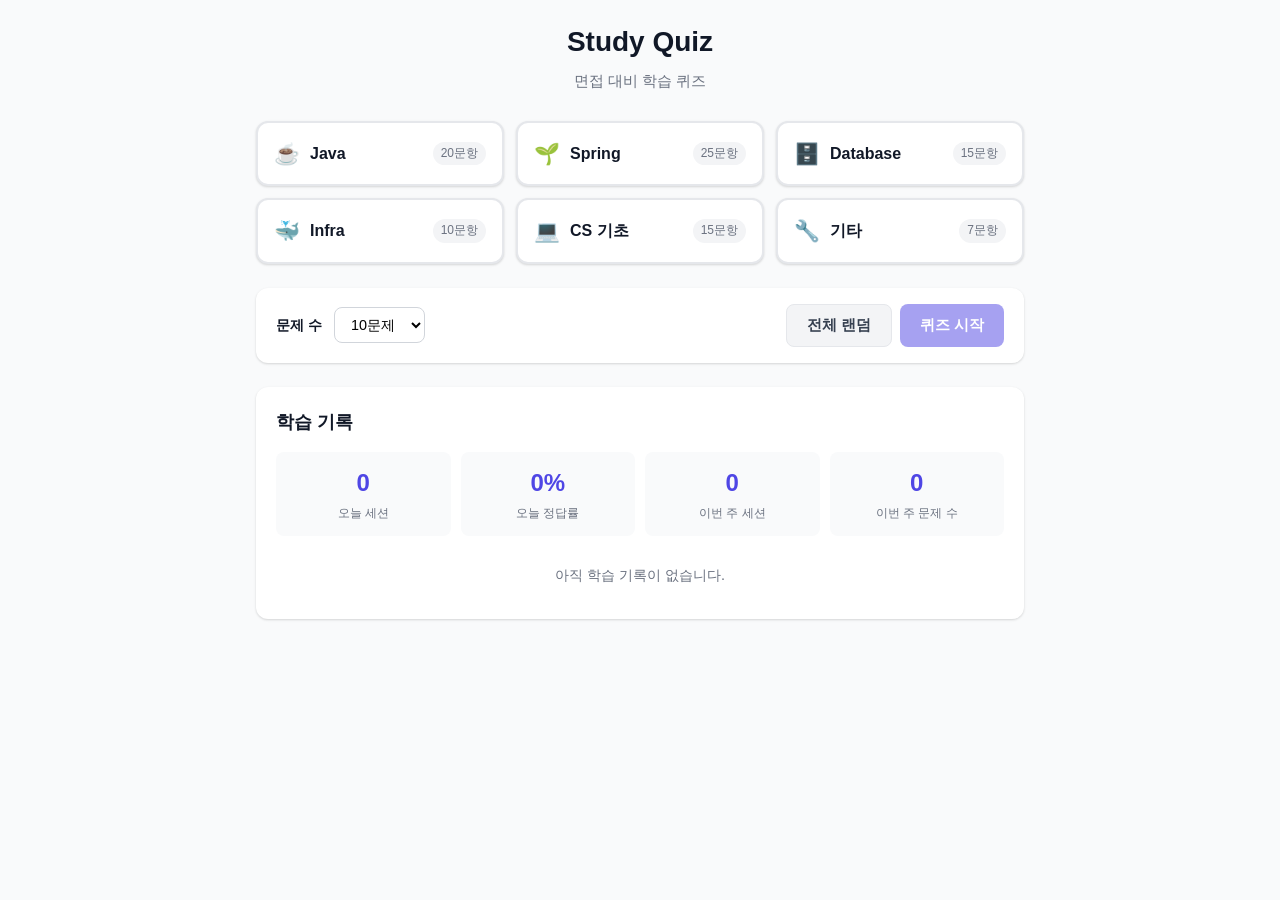
==== docs/index.html @ 1227937c "feat: GitHub Pages 퀴즈 웹사이트 추가" ====
<!DOCTYPE html>
<html lang="ko">
<head>
  <meta charset="UTF-8">
  <meta name="viewport" content="width=device-width, initial-scale=1.0">
  <title>Study Quiz</title>
  <link rel="stylesheet" href="css/style.css">
</head>
<body>
  <div class="container">
    <div class="header">
      <h1>Study Quiz</h1>
      <p>면접 대비 학습 퀴즈</p>
    </div>

    <div id="categories" class="categories"></div>

    <div class="controls">
      <label for="countSelect">문제 수</label>
      <select id="countSelect">
        <option value="5">5문제</option>
        <option value="10" selected>10문제</option>
        <option value="15">15문제</option>
        <option value="20">20문제</option>
        <option value="0">전체</option>
      </select>
      <div class="btn-group" style="margin-left:auto">
        <button class="btn btn-secondary" id="randomBtn">전체 랜덤</button>
        <button class="btn btn-primary" id="startBtn" disabled>퀴즈 시작</button>
      </div>
    </div>

    <div class="dashboard" id="dashboard">
      <h2>학습 기록</h2>
      <div class="stats-grid" id="statsGrid"></div>
      <div class="weak-areas" id="weakAreas"></div>
      <div class="history-list" id="historyList"></div>
    </div>
  </div>

  <script src="js/quizData.js"></script>
  <script src="js/storage.js"></script>
  <script src="js/app.js"></script>
</body>
</html>
---- docs/css/style.css ----
/* Reset & Base */
*, *::before, *::after { box-sizing: border-box; margin: 0; padding: 0; }

:root {
  --primary: #4f46e5;
  --primary-light: #818cf8;
  --success: #16a34a;
  --success-bg: #dcfce7;
  --danger: #dc2626;
  --danger-bg: #fee2e2;
  --gray-50: #f9fafb;
  --gray-100: #f3f4f6;
  --gray-200: #e5e7eb;
  --gray-300: #d1d5db;
  --gray-500: #6b7280;
  --gray-700: #374151;
  --gray-900: #111827;
  --radius: 12px;
  --shadow: 0 1px 3px rgba(0,0,0,.1), 0 1px 2px rgba(0,0,0,.06);
  --shadow-lg: 0 10px 15px rgba(0,0,0,.1), 0 4px 6px rgba(0,0,0,.05);
}

body {
  font-family: -apple-system, BlinkMacSystemFont, 'Segoe UI', Roboto, sans-serif;
  background: var(--gray-50);
  color: var(--gray-900);
  line-height: 1.6;
  min-height: 100vh;
}

.container { max-width: 800px; margin: 0 auto; padding: 20px 16px; }

/* Header */
.header {
  text-align: center;
  margin-bottom: 28px;
  position: relative;
}
.header h1 { font-size: 1.75rem; }
.header p { color: var(--gray-500); font-size: 0.95rem; margin-top: 4px; }
.back-link {
  position: absolute;
  left: 0;
  top: 50%;
  transform: translateY(-50%);
  color: var(--primary);
  text-decoration: none;
  font-size: 0.9rem;
  font-weight: 600;
}
.back-link:hover { text-decoration: underline; }

/* Buttons */
.btn {
  display: inline-flex;
  align-items: center;
  justify-content: center;
  gap: 6px;
  padding: 10px 20px;
  border: none;
  border-radius: 8px;
  font-size: 0.95rem;
  font-weight: 600;
  cursor: pointer;
  transition: all .15s;
  text-decoration: none;
}
.btn:disabled { opacity: .5; cursor: not-allowed; }
.btn-primary { background: var(--primary); color: #fff; }
.btn-primary:hover:not(:disabled) { background: #4338ca; }
.btn-secondary { background: var(--gray-100); color: var(--gray-700); border: 1px solid var(--gray-200); }
.btn-secondary:hover:not(:disabled) { background: var(--gray-200); }
.btn-group { display: flex; gap: 8px; flex-wrap: wrap; }

/* Category Cards */
.categories {
  display: grid;
  grid-template-columns: repeat(auto-fill, minmax(220px, 1fr));
  gap: 12px;
  margin-bottom: 24px;
}
.category-card {
  background: #fff;
  border: 2px solid var(--gray-200);
  border-radius: var(--radius);
  overflow: hidden;
  box-shadow: var(--shadow);
  transition: border-color .2s;
}
.category-card.open { border-color: var(--primary); }
.category-header {
  display: flex;
  align-items: center;
  gap: 10px;
  padding: 14px 16px;
  cursor: pointer;
  user-select: none;
}
.category-header:hover { background: var(--gray-50); }
.category-icon { font-size: 1.3rem; }
.category-name { font-weight: 600; flex: 1; }
.category-count {
  font-size: 0.75rem;
  background: var(--gray-100);
  color: var(--gray-500);
  padding: 2px 8px;
  border-radius: 99px;
}
.subtopics {
  display: none;
  flex-direction: column;
  gap: 2px;
  padding: 0 12px 12px;
  border-top: 1px solid var(--gray-100);
}
.subtopic-label {
  display: flex;
  align-items: center;
  gap: 8px;
  padding: 6px 4px;
  cursor: pointer;
  border-radius: 6px;
  font-size: 0.9rem;
  color: var(--gray-700);
}
.subtopic-label:hover { background: var(--gray-50); }
.subtopic-cb { accent-color: var(--primary); width: 16px; height: 16px; cursor: pointer; }
.subtopic-count {
  margin-left: auto;
  font-size: 0.75rem;
  color: var(--gray-500);
  background: var(--gray-100);
  padding: 1px 6px;
  border-radius: 99px;
}

/* Controls */
.controls {
  background: #fff;
  border-radius: var(--radius);
  padding: 16px 20px;
  margin-bottom: 24px;
  box-shadow: var(--shadow);
  display: flex;
  flex-wrap: wrap;
  gap: 12px;
  align-items: center;
}
.controls label { font-weight: 600; font-size: 0.9rem; }
.controls select {
  padding: 8px 12px;
  border: 1px solid var(--gray-300);
  border-radius: 8px;
  font-size: 0.9rem;
  background: #fff;
}

/* Dashboard */
.dashboard {
  background: #fff;
  border-radius: var(--radius);
  padding: 20px;
  box-shadow: var(--shadow);
  margin-bottom: 24px;
}
.dashboard h2 { font-size: 1.15rem; margin-bottom: 16px; }
.stats-grid {
  display: grid;
  grid-template-columns: repeat(auto-fill, minmax(140px, 1fr));
  gap: 10px;
  margin-bottom: 16px;
}
.stat-card {
  background: var(--gray-50);
  border-radius: 8px;
  padding: 12px;
  text-align: center;
}
.stat-value { font-size: 1.5rem; font-weight: 700; color: var(--primary); }
.stat-label { font-size: 0.78rem; color: var(--gray-500); margin-top: 2px; }

/* Weak Areas */
.weak-areas h3 { font-size: 0.95rem; color: var(--danger); margin-bottom: 10px; }
.weak-item {
  display: flex;
  align-items: center;
  gap: 10px;
  margin-bottom: 8px;
  font-size: 0.9rem;
}
.weak-item > span:first-child { min-width: 100px; }
.weak-bar-wrap {
  flex: 1;
  background: var(--gray-200);
  border-radius: 99px;
  height: 8px;
  overflow: hidden;
}
.weak-bar { background: var(--danger); height: 100%; border-radius: 99px; transition: width .4s; }
.weak-rate { font-size: 0.8rem; color: var(--gray-500); min-width: 32px; text-align: right; }

/* History */
.history-ul { list-style: none; }
.history-item {
  display: flex;
  gap: 10px;
  align-items: center;
  padding: 8px 0;
  border-bottom: 1px solid var(--gray-100);
  font-size: 0.88rem;
}
.history-item:last-child { border-bottom: none; }
.history-date { color: var(--gray-500); min-width: 80px; flex-shrink: 0; }
.history-topics { flex: 1; color: var(--gray-700); overflow: hidden; text-overflow: ellipsis; white-space: nowrap; }
.history-score { font-weight: 600; color: var(--primary); flex-shrink: 0; }
.empty-msg { color: var(--gray-500); font-size: 0.9rem; text-align: center; padding: 12px 0; }

/* ---- Quiz Page ---- */
.progress-bar-container {
  background: var(--gray-200);
  border-radius: 99px;
  height: 8px;
  margin-bottom: 6px;
  overflow: hidden;
}
.progress-bar {
  background: var(--primary);
  height: 100%;
  border-radius: 99px;
  transition: width .3s ease;
}
.progress-text {
  text-align: right;
  font-size: 0.82rem;
  color: var(--gray-500);
  margin-bottom: 20px;
}
.question-card {
  background: #fff;
  border-radius: var(--radius);
  padding: 24px;
  box-shadow: var(--shadow);
}
.question-meta { display: flex; gap: 8px; margin-bottom: 14px; flex-wrap: wrap; }
.badge {
  display: inline-block;
  padding: 3px 10px;
  border-radius: 99px;
  font-size: 0.75rem;
  font-weight: 600;
}
.badge-type { background: #dbeafe; color: #1d4ed8; }
.badge-cat { background: #fef3c7; color: #92400e; }
.question-text {
  font-size: 1.1rem;
  font-weight: 600;
  line-height: 1.7;
  margin-bottom: 22px;
}

/* O/X */
.choices.ox {
  display: grid;
  grid-template-columns: 1fr 1fr;
  gap: 14px;
}
.ox-btn {
  padding: 28px 16px;
  font-size: 2.2rem;
  font-weight: 800;
  border: 3px solid var(--gray-200);
  border-radius: var(--radius);
  background: #fff;
  cursor: pointer;
  transition: all .15s;
  color: var(--gray-700);
}
.ox-btn:hover:not(:disabled) { border-color: var(--primary-light); background: #eef2ff; }
.ox-btn.correct { border-color: var(--success) !important; background: var(--success-bg) !important; color: var(--success) !important; }
.ox-btn.wrong   { border-color: var(--danger)  !important; background: var(--danger-bg)  !important; color: var(--danger)  !important; }
.ox-btn:disabled { cursor: default; }

/* Multiple */
.choices.multiple { display: flex; flex-direction: column; gap: 10px; }
.multiple-btn {
  display: flex;
  align-items: flex-start;
  gap: 10px;
  padding: 13px 16px;
  border: 2px solid var(--gray-200);
  border-radius: 8px;
  background: #fff;
  cursor: pointer;
  font-size: 0.95rem;
  text-align: left;
  transition: all .15s;
  line-height: 1.5;
  color: var(--gray-900);
  width: 100%;
}
.multiple-btn:hover:not(:disabled) { border-color: var(--primary-light); background: #eef2ff; }
.multiple-btn.correct { border-color: var(--success) !important; background: var(--success-bg) !important; }
.multiple-btn.wrong   { border-color: var(--danger)  !important; background: var(--danger-bg)  !important; }
.multiple-btn:disabled { cursor: default; }

/* Explanation */
.explanation {
  background: #fffbeb;
  border: 1px solid #fde68a;
  border-left: 4px solid #f59e0b;
  border-radius: 8px;
  padding: 14px 16px;
  margin-top: 16px;
  font-size: 0.93rem;
  line-height: 1.7;
  color: var(--gray-700);
}
.btn-next {
  display: block;
  width: 100%;
  margin-top: 16px;
  padding: 13px;
  font-size: 1rem;
}

/* ---- Result Page ---- */
.result-summary {
  background: #fff;
  border-radius: var(--radius);
  padding: 28px;
  text-align: center;
  box-shadow: var(--shadow);
  margin-bottom: 24px;
}
.score-circle {
  width: 130px;
  height: 130px;
  border-radius: 50%;
  border: 8px solid var(--primary);
  display: flex;
  flex-direction: column;
  align-items: center;
  justify-content: center;
  margin: 0 auto 16px;
}
.score-circle.score-high { border-color: var(--success); }
.score-circle.score-low  { border-color: var(--danger); }
.score-big { font-size: 2rem; font-weight: 800; color: var(--primary); }
.score-circle.score-high .score-big { color: var(--success); }
.score-circle.score-low  .score-big { color: var(--danger); }
.score-big span { font-size: 1.2rem; }
.score-detail { font-size: 0.85rem; color: var(--gray-500); margin-top: 4px; }
.score-msg { font-size: 1.1rem; font-weight: 600; margin-bottom: 8px; }
.result-topics { font-size: 0.85rem; color: var(--gray-500); }
.perfect-msg { text-align: center; font-size: 1.1rem; padding: 16px; color: var(--success); }

.section { margin-bottom: 24px; }
.section h2 { font-size: 1.15rem; margin-bottom: 12px; }

/* Wrong items */
.wrong-item {
  background: #fff;
  border-radius: var(--radius);
  margin-bottom: 8px;
  box-shadow: var(--shadow);
  overflow: hidden;
}
.wrong-header {
  display: flex;
  align-items: center;
  gap: 10px;
  padding: 13px 16px;
  cursor: pointer;
  font-size: 0.9rem;
}
.wrong-header:hover { background: var(--gray-50); }
.wrong-num {
  flex-shrink: 0;
  font-size: 0.75rem;
  font-weight: 600;
  background: var(--danger-bg);
  color: var(--danger);
  padding: 2px 8px;
  border-radius: 99px;
}
.wrong-q { flex: 1; font-weight: 500; }
.toggle-icon { color: var(--gray-500); font-size: 0.75rem; }
.wrong-detail {
  padding: 0 16px 16px;
  font-size: 0.9rem;
  line-height: 1.7;
  color: var(--gray-700);
  border-top: 1px solid var(--gray-100);
}
.wrong-detail p { margin-top: 8px; }
.my-answer { color: var(--danger); font-weight: 600; }
.correct-answer { color: var(--success); font-weight: 600; }
.explanation-text { background: #fffbeb; padding: 10px; border-radius: 6px; margin-top: 10px !important; }

/* TIL */
.til-section { background: #fff; border-radius: var(--radius); padding: 20px; box-shadow: var(--shadow); }
.til-content {
  display: block;
  background: var(--gray-900);
  color: #e5e7eb;
  border-radius: 8px;
  padding: 16px;
  font-family: 'SF Mono', 'Fira Code', monospace;
  font-size: 0.82rem;
  white-space: pre-wrap;
  word-break: break-word;
  max-height: 280px;
  overflow-y: auto;
  margin-bottom: 12px;
  line-height: 1.6;
}

.result-actions { justify-content: center; margin-bottom: 32px; }

/* Responsive */
@media (max-width: 600px) {
  .container { padding: 12px; }
  .header h1 { font-size: 1.4rem; }
  .categories { grid-template-columns: 1fr; }
  .stats-grid { grid-template-columns: repeat(2, 1fr); }
  .ox-btn { padding: 18px; font-size: 1.6rem; }
  .controls { flex-direction: column; align-items: stretch; }
  .score-circle { width: 110px; height: 110px; }
  .score-big { font-size: 1.7rem; }
  .btn-group { flex-direction: column; }
}
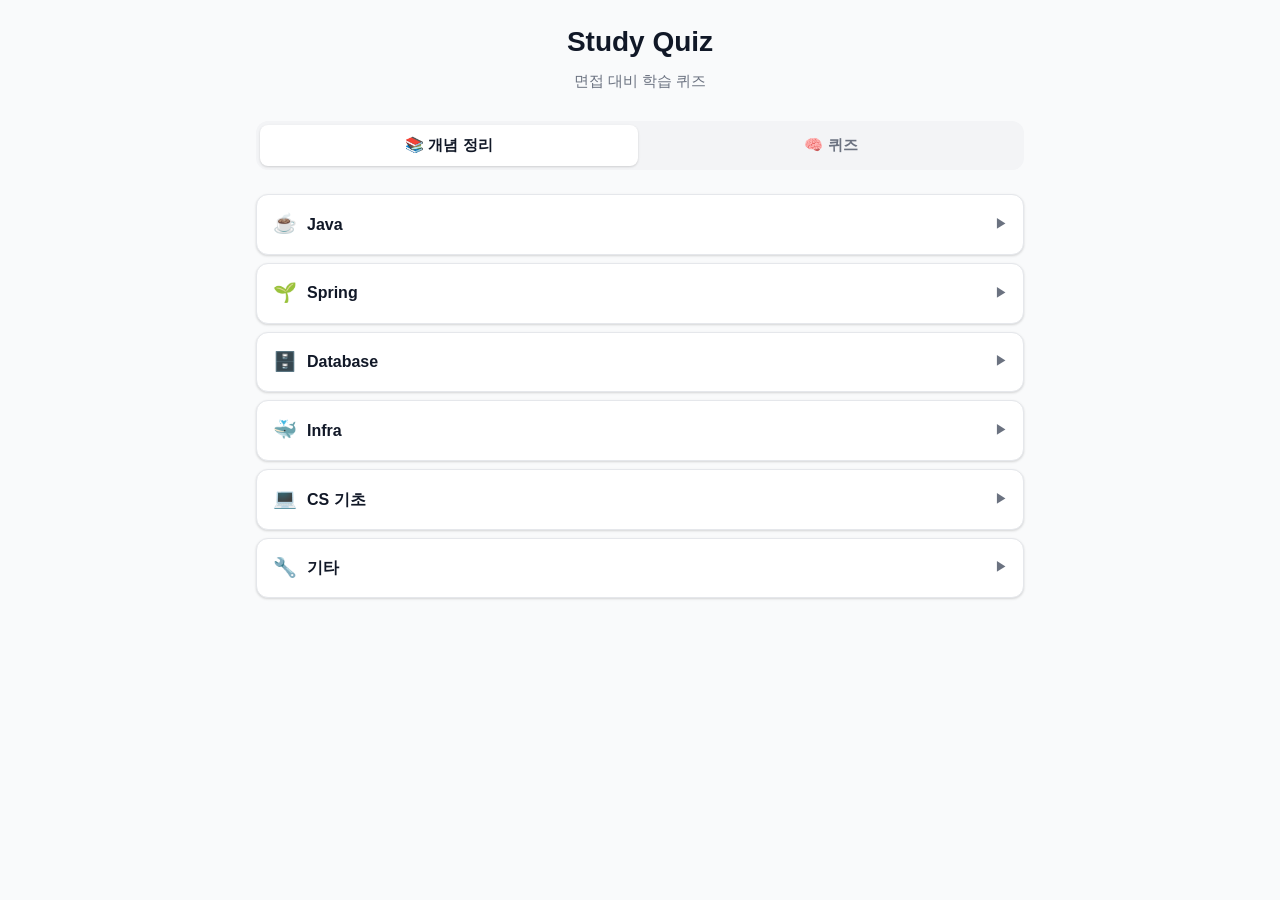
==== commit cb1a6bb4: "feat: 개념 정리 탭 추가 (카테고리 트리 + 아코디언)" ====
--- a/docs/index.html
+++ b/docs/index.html
@@ -13,32 +13,47 @@
       <p>면접 대비 학습 퀴즈</p>
     </div>
 
-    <div id="categories" class="categories"></div>
-
-    <div class="controls">
-      <label for="countSelect">문제 수</label>
-      <select id="countSelect">
-        <option value="5">5문제</option>
-        <option value="10" selected>10문제</option>
-        <option value="15">15문제</option>
-        <option value="20">20문제</option>
-        <option value="0">전체</option>
-      </select>
-      <div class="btn-group" style="margin-left:auto">
-        <button class="btn btn-secondary" id="randomBtn">전체 랜덤</button>
-        <button class="btn btn-primary" id="startBtn" disabled>퀴즈 시작</button>
-      </div>
+    <!-- 탭 -->
+    <div class="tab-bar">
+      <button class="tab-btn active" data-tab="concepts">📚 개념 정리</button>
+      <button class="tab-btn" data-tab="quiz">🧠 퀴즈</button>
     </div>
 
-    <div class="dashboard" id="dashboard">
-      <h2>학습 기록</h2>
-      <div class="stats-grid" id="statsGrid"></div>
-      <div class="weak-areas" id="weakAreas"></div>
-      <div class="history-list" id="historyList"></div>
+    <!-- 개념 정리 탭 -->
+    <div id="tab-concepts" class="tab-panel">
+      <div id="conceptTree" class="concept-tree"></div>
+    </div>
+
+    <!-- 퀴즈 탭 -->
+    <div id="tab-quiz" class="tab-panel" style="display:none">
+      <div id="categories" class="categories"></div>
+
+      <div class="controls">
+        <label for="countSelect">문제 수</label>
+        <select id="countSelect">
+          <option value="5">5문제</option>
+          <option value="10" selected>10문제</option>
+          <option value="15">15문제</option>
+          <option value="20">20문제</option>
+          <option value="0">전체</option>
+        </select>
+        <div class="btn-group" style="margin-left:auto">
+          <button class="btn btn-secondary" id="randomBtn">전체 랜덤</button>
+          <button class="btn btn-primary" id="startBtn" disabled>퀴즈 시작</button>
+        </div>
+      </div>
+
+      <div class="dashboard" id="dashboard">
+        <h2>학습 기록</h2>
+        <div class="stats-grid" id="statsGrid"></div>
+        <div class="weak-areas" id="weakAreas"></div>
+        <div class="history-list" id="historyList"></div>
+      </div>
     </div>
   </div>
 
   <script src="js/quizData.js"></script>
+  <script src="js/conceptData.js"></script>
   <script src="js/storage.js"></script>
   <script src="js/app.js"></script>
 </body>
--- a/docs/css/style.css
+++ b/docs/css/style.css
@@ -417,6 +417,113 @@
 
 .result-actions { justify-content: center; margin-bottom: 32px; }
 
+/* ---- Tab Bar ---- */
+.tab-bar {
+  display: flex;
+  gap: 4px;
+  background: var(--gray-100);
+  border-radius: var(--radius);
+  padding: 4px;
+  margin-bottom: 24px;
+}
+.tab-btn {
+  flex: 1;
+  padding: 10px;
+  border: none;
+  border-radius: 8px;
+  background: transparent;
+  font-size: 0.95rem;
+  font-weight: 600;
+  cursor: pointer;
+  color: var(--gray-500);
+  transition: all .15s;
+}
+.tab-btn.active {
+  background: #fff;
+  color: var(--gray-900);
+  box-shadow: var(--shadow);
+}
+.tab-btn:hover:not(.active) { color: var(--gray-700); }
+
+/* ---- Concept Tree ---- */
+.concept-tree { display: flex; flex-direction: column; gap: 8px; }
+
+.ct-category {
+  background: #fff;
+  border: 1px solid var(--gray-200);
+  border-radius: var(--radius);
+  overflow: hidden;
+  box-shadow: var(--shadow);
+}
+.ct-cat-header {
+  display: flex;
+  align-items: center;
+  gap: 10px;
+  padding: 14px 16px;
+  cursor: pointer;
+  user-select: none;
+  font-weight: 600;
+}
+.ct-cat-header:hover { background: var(--gray-50); }
+.ct-cat-icon { font-size: 1.2rem; }
+.ct-cat-name { flex: 1; }
+.ct-toggle-icon { font-size: 0.75rem; color: var(--gray-500); }
+
+.ct-subtopics { display: none; border-top: 1px solid var(--gray-100); }
+
+.ct-subtopic { border-bottom: 1px solid var(--gray-100); }
+.ct-subtopic:last-child { border-bottom: none; }
+
+.ct-sub-header {
+  display: flex;
+  align-items: center;
+  justify-content: space-between;
+  padding: 10px 20px;
+  cursor: pointer;
+  user-select: none;
+}
+.ct-sub-header:hover { background: var(--gray-50); }
+.ct-sub-name { font-size: 0.9rem; color: var(--gray-700); font-weight: 500; }
+.ct-sub-toggle { font-size: 0.7rem; color: var(--gray-500); }
+
+.ct-concepts { display: none; padding: 4px 20px 12px 28px; }
+
+.ct-concept {
+  border-radius: 8px;
+  overflow: hidden;
+  margin-bottom: 4px;
+}
+.ct-concept-header {
+  display: flex;
+  align-items: center;
+  justify-content: space-between;
+  padding: 8px 12px;
+  cursor: pointer;
+  background: var(--gray-50);
+  border-radius: 8px;
+  user-select: none;
+  transition: background .1s;
+}
+.ct-concept-header:hover { background: #eef2ff; }
+.ct-concept-title { font-size: 0.88rem; font-weight: 600; color: var(--gray-700); }
+.ct-concept-arrow { font-size: 0.65rem; color: var(--primary); }
+
+.ct-concept-body {
+  display: none;
+  padding: 10px 12px;
+  background: #f8f9ff;
+  border: 1px solid #e0e7ff;
+  border-top: none;
+  border-radius: 0 0 8px 8px;
+}
+.ct-concept-body p {
+  font-size: 0.87rem;
+  line-height: 1.75;
+  color: var(--gray-700);
+  margin: 0;
+}
+.ct-empty { font-size: 0.85rem; color: var(--gray-500); padding: 8px 0; }
+
 /* Responsive */
 @media (max-width: 600px) {
   .container { padding: 12px; }
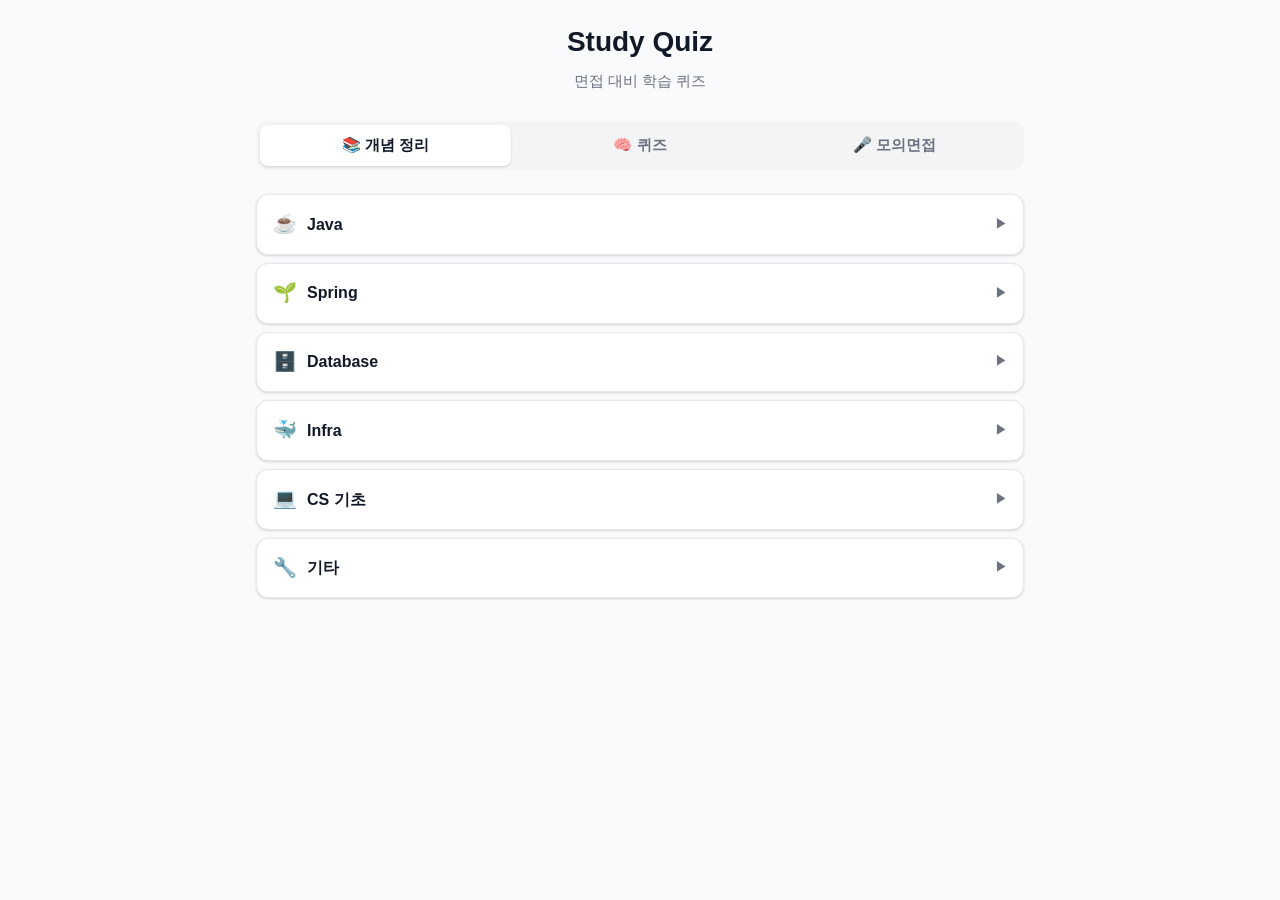
==== commit 0a3c457d: "feat: 모의면접 탭 추가" ====
--- a/docs/index.html
+++ b/docs/index.html
@@ -17,12 +17,16 @@
     <div class="tab-bar">
       <button class="tab-btn active" data-tab="concepts">📚 개념 정리</button>
       <button class="tab-btn" data-tab="quiz">🧠 퀴즈</button>
+      <button class="tab-btn" data-tab="interview">🎤 모의면접</button>
     </div>
 
     <!-- 개념 정리 탭 -->
     <div id="tab-concepts" class="tab-panel">
       <div id="conceptTree" class="concept-tree"></div>
     </div>
+
+    <!-- 모의면접 탭 -->
+    <div id="tab-interview" class="tab-panel" style="display:none"></div>
 
     <!-- 퀴즈 탭 -->
     <div id="tab-quiz" class="tab-panel" style="display:none">
@@ -56,5 +60,6 @@
   <script src="js/conceptData.js"></script>
   <script src="js/storage.js"></script>
   <script src="js/app.js"></script>
+  <script src="js/interview.js"></script>
 </body>
 </html>
--- a/docs/css/style.css
+++ b/docs/css/style.css
@@ -524,6 +524,108 @@
 }
 .ct-empty { font-size: 0.85rem; color: var(--gray-500); padding: 8px 0; }
 
+/* ---- Interview ---- */
+.iv-setup { display: flex; flex-direction: column; gap: 16px; }
+.iv-setup-categories {
+  display: grid;
+  grid-template-columns: repeat(auto-fill, minmax(220px, 1fr));
+  gap: 12px;
+}
+
+.iv-progress-container {
+  background: var(--gray-200);
+  border-radius: 99px;
+  height: 8px;
+  margin-bottom: 6px;
+  overflow: hidden;
+}
+.iv-progress-bar {
+  background: var(--primary);
+  height: 100%;
+  border-radius: 99px;
+  transition: width .3s ease;
+}
+.iv-progress-text {
+  text-align: right;
+  font-size: 0.82rem;
+  color: var(--gray-500);
+  margin-bottom: 20px;
+}
+
+.iv-card {
+  background: #fff;
+  border-radius: var(--radius);
+  padding: 24px;
+  box-shadow: var(--shadow);
+  display: flex;
+  flex-direction: column;
+  gap: 16px;
+}
+.iv-card-meta { display: flex; gap: 8px; flex-wrap: wrap; }
+.iv-question {
+  font-size: 1.1rem;
+  font-weight: 600;
+  line-height: 1.7;
+  color: var(--gray-900);
+}
+
+.iv-memo {
+  width: 100%;
+  padding: 10px 12px;
+  border: 1px solid var(--gray-300);
+  border-radius: 8px;
+  font-size: 0.9rem;
+  font-family: inherit;
+  line-height: 1.6;
+  color: var(--gray-900);
+  background: var(--gray-50);
+  resize: none;
+  transition: border-color .15s;
+  box-sizing: border-box;
+}
+.iv-memo:focus {
+  outline: none;
+  border-color: var(--primary-light);
+  background: #fff;
+}
+.iv-memo::placeholder { color: var(--gray-300); }
+
+.iv-actions { display: flex; gap: 8px; flex-wrap: wrap; }
+
+.iv-hint {
+  background: #eff6ff;
+  border: 1px solid #bfdbfe;
+  border-left: 4px solid #3b82f6;
+  border-radius: 8px;
+  padding: 12px 14px;
+  font-size: 0.9rem;
+  line-height: 1.6;
+  color: var(--gray-700);
+}
+.iv-answer {
+  background: #fffbeb;
+  border: 1px solid #fde68a;
+  border-left: 4px solid #f59e0b;
+  border-radius: 8px;
+  padding: 12px 14px;
+  font-size: 0.9rem;
+  line-height: 1.7;
+  color: var(--gray-700);
+}
+
+.iv-next-btn { width: 100%; padding: 13px; font-size: 1rem; }
+
+.iv-done {
+  background: #fff;
+  border-radius: var(--radius);
+  padding: 48px 24px;
+  text-align: center;
+  box-shadow: var(--shadow);
+}
+.iv-done-icon { font-size: 3rem; margin-bottom: 12px; }
+.iv-done-title { font-size: 1.4rem; font-weight: 700; margin-bottom: 8px; }
+.iv-done-sub { font-size: 0.95rem; color: var(--gray-500); }
+
 /* Responsive */
 @media (max-width: 600px) {
   .container { padding: 12px; }
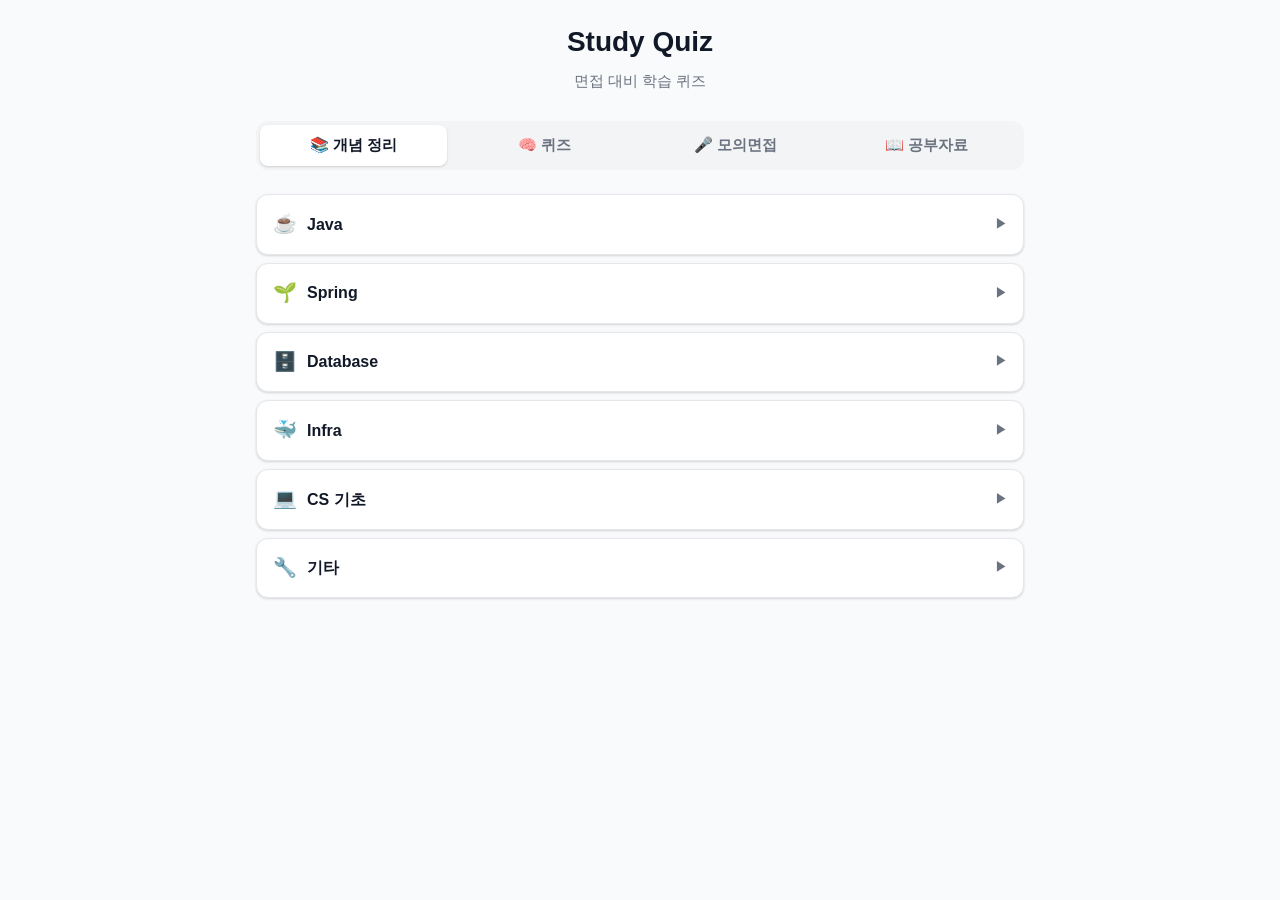
==== commit f40f1f75: "feat: 자료 탭 추가" ====
--- a/docs/index.html
+++ b/docs/index.html
@@ -18,6 +18,7 @@
       <button class="tab-btn active" data-tab="concepts">📚 개념 정리</button>
       <button class="tab-btn" data-tab="quiz">🧠 퀴즈</button>
       <button class="tab-btn" data-tab="interview">🎤 모의면접</button>
+      <button class="tab-btn" data-tab="notes">📖 공부자료</button>
     </div>
 
     <!-- 개념 정리 탭 -->
@@ -27,6 +28,9 @@
 
     <!-- 모의면접 탭 -->
     <div id="tab-interview" class="tab-panel" style="display:none"></div>
+
+    <!-- 공부자료 탭 -->
+    <div id="tab-notes" class="tab-panel" style="display:none"></div>
 
     <!-- 퀴즈 탭 -->
     <div id="tab-quiz" class="tab-panel" style="display:none">
@@ -59,7 +63,9 @@
   <script src="js/quizData.js"></script>
   <script src="js/conceptData.js"></script>
   <script src="js/storage.js"></script>
+  <script src="js/notesData.js"></script>
   <script src="js/app.js"></script>
   <script src="js/interview.js"></script>
+  <script src="js/notes.js"></script>
 </body>
 </html>
--- a/docs/css/style.css
+++ b/docs/css/style.css
@@ -626,6 +626,100 @@
 .iv-done-title { font-size: 1.4rem; font-weight: 700; margin-bottom: 8px; }
 .iv-done-sub { font-size: 0.95rem; color: var(--gray-500); }
 
+/* ---- Notes Tab ---- */
+.notes-layout {
+  display: flex;
+  gap: 0;
+  min-height: 70vh;
+  border: 1px solid var(--gray-200);
+  border-radius: var(--radius);
+  overflow: hidden;
+  background: #fff;
+  box-shadow: var(--shadow);
+}
+
+.notes-sidebar {
+  width: 240px;
+  flex-shrink: 0;
+  border-right: 1px solid var(--gray-200);
+  background: var(--gray-50);
+  overflow-y: auto;
+}
+
+.notes-sidebar-header {
+  padding: 14px 16px;
+  font-weight: 700;
+  font-size: 0.9rem;
+  color: var(--gray-700);
+  border-bottom: 1px solid var(--gray-200);
+  background: #fff;
+}
+
+.notes-cat {}
+.notes-cat-header {
+  display: flex;
+  align-items: center;
+  justify-content: space-between;
+  padding: 10px 16px;
+  cursor: pointer;
+  font-size: 0.88rem;
+  font-weight: 600;
+  color: var(--gray-700);
+  user-select: none;
+}
+.notes-cat-header:hover { background: var(--gray-100); }
+.notes-cat-toggle { font-size: 0.7rem; color: var(--gray-500); }
+
+.notes-cat-items { display: block; }
+
+.notes-item {
+  display: block;
+  width: 100%;
+  text-align: left;
+  padding: 8px 16px 8px 28px;
+  border: none;
+  background: transparent;
+  font-size: 0.85rem;
+  color: var(--gray-500);
+  cursor: pointer;
+  transition: all .1s;
+  font-family: inherit;
+}
+.notes-item:hover { background: var(--gray-100); color: var(--gray-700); }
+.notes-item.active {
+  background: #eef2ff;
+  color: var(--primary);
+  font-weight: 600;
+  border-right: 3px solid var(--primary);
+}
+
+.notes-content {
+  flex: 1;
+  min-width: 0;
+  display: flex;
+  align-items: center;
+  justify-content: center;
+}
+
+.notes-placeholder {
+  text-align: center;
+  color: var(--gray-500);
+  padding: 40px;
+}
+.notes-placeholder-icon { font-size: 3rem; margin-bottom: 12px; }
+.notes-placeholder p { font-size: 0.95rem; }
+
+.notes-iframe {
+  width: 100%;
+  height: 100%;
+  min-height: 70vh;
+  border: none;
+  display: block;
+}
+
+/* Notes tab: wider container */
+#tab-notes .notes-layout { margin: 0 -16px; border-radius: 0; border-left: none; border-right: none; }
+
 /* Responsive */
 @media (max-width: 600px) {
   .container { padding: 12px; }
@@ -637,4 +731,9 @@
   .score-circle { width: 110px; height: 110px; }
   .score-big { font-size: 1.7rem; }
   .btn-group { flex-direction: column; }
-}
+  .notes-layout { flex-direction: column; min-height: auto; }
+  .notes-sidebar { width: 100%; border-right: none; border-bottom: 1px solid var(--gray-200); max-height: 200px; }
+  .notes-content { min-height: 60vh; }
+  .notes-iframe { min-height: 60vh; }
+  #tab-notes .notes-layout { margin: 0; border-radius: var(--radius); border: 1px solid var(--gray-200); }
+}
